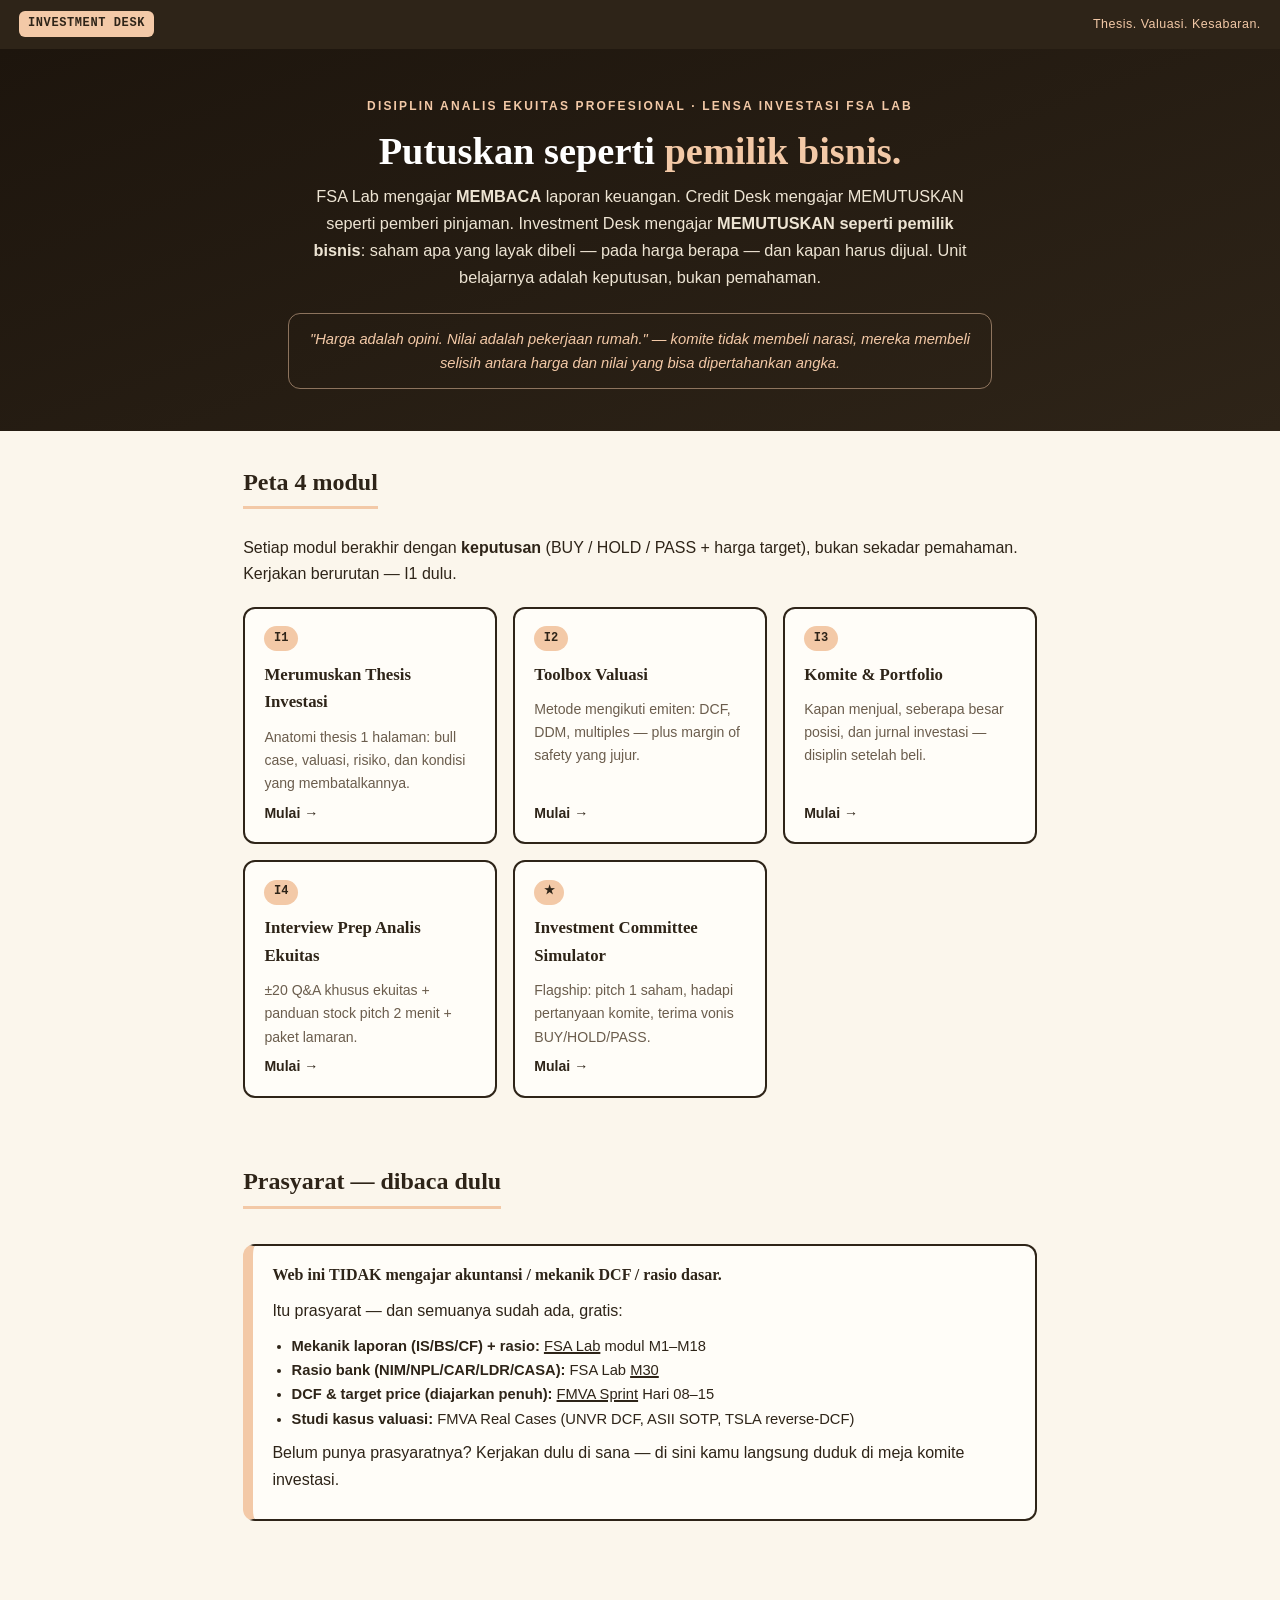
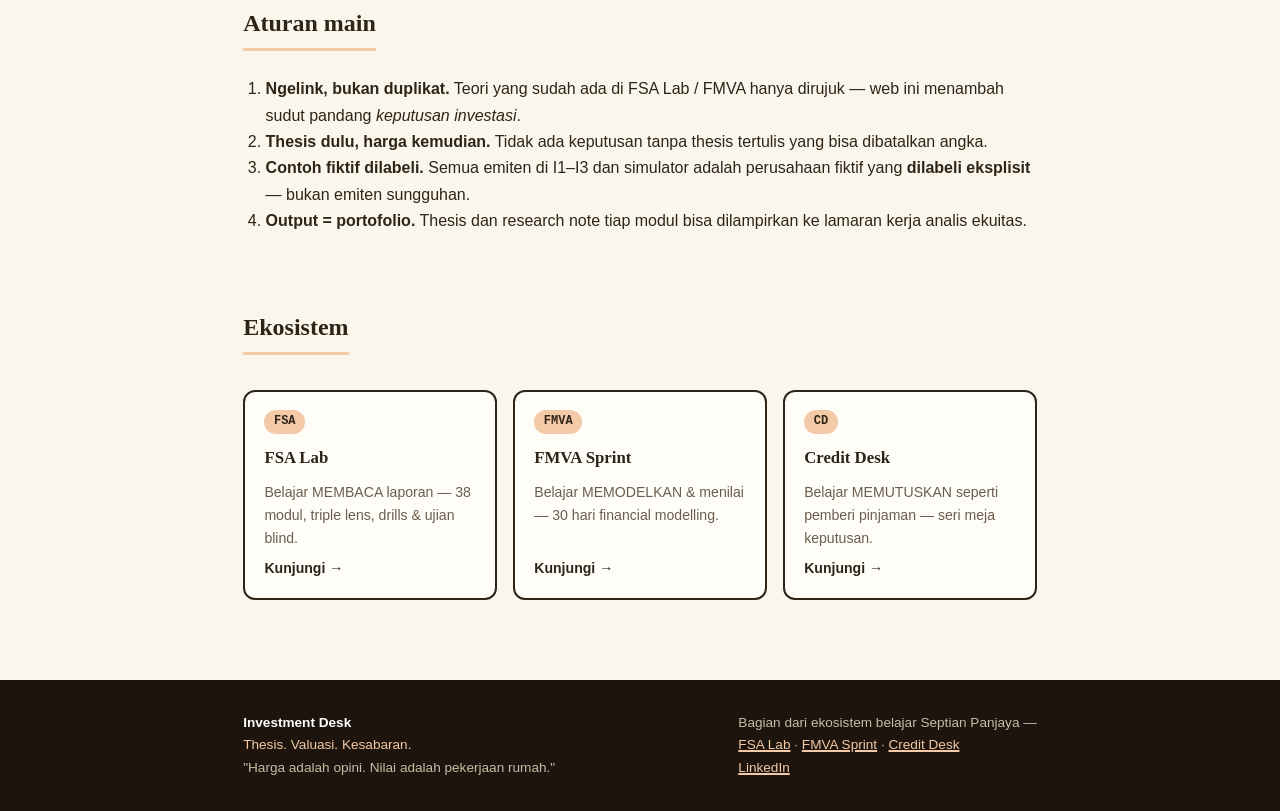
==== index.html @ 48723883 "Investment Desk — Putuskan seperti pemilik bisnis (I1-I4 + committee simulator)" ====
<!DOCTYPE html>
<html lang="id">
<head>
<meta charset="UTF-8">
<meta name="viewport" content="width=device-width, initial-scale=1.0">
<title>Investment Desk · Putuskan seperti pemilik bisnis</title>
<meta name="description" content="Investment Desk — belajar MEMUTUSKAN seperti analis ekuitas profesional: thesis, valuasi, komite investasi. Thesis. Valuasi. Kesabaran.">
<link rel="canonical" href="https://investment-desk.pages.dev/">
<link rel="stylesheet" href="/css/style.css">
</head>
<body>

<nav class="id-nav">
  <div class="brandmark"><span class="desk-badge">INVESTMENT DESK</span></div>
  <span class="mantra">Thesis. Valuasi. Kesabaran.</span>
</nav>

<header class="id-hero">
  <p class="kicker">Disiplin analis ekuitas profesional · Lensa investasi FSA Lab</p>
  <h1>Putuskan seperti <em>pemilik bisnis.</em></h1>
  <p class="lede">FSA Lab mengajar <strong>MEMBACA</strong> laporan keuangan.
  Credit Desk mengajar MEMUTUSKAN seperti pemberi pinjaman.
  Investment Desk mengajar <strong>MEMUTUSKAN seperti pemilik bisnis</strong>:
  saham apa yang layak dibeli — pada harga berapa — dan kapan harus dijual.
  Unit belajarnya adalah keputusan, bukan pemahaman.</p>
  <p class="rule">"Harga adalah opini. Nilai adalah pekerjaan rumah." — komite tidak membeli narasi, mereka membeli selisih antara harga dan nilai yang bisa dipertahankan angka.</p>
</header>

<main class="wrap">

<section class="id-sec">
  <h2>Peta 4 modul</h2>
  <p>Setiap modul berakhir dengan <strong>keputusan</strong> (BUY / HOLD / PASS + harga target),
  bukan sekadar pemahaman. Kerjakan berurutan — I1 dulu.</p>
  <div class="mod-grid">
    <a class="mod-card" href="/i1/">
      <span class="knum">I1</span>
      <h3>Merumuskan Thesis Investasi</h3>
      <p>Anatomi thesis 1 halaman: bull case, valuasi, risiko, dan kondisi yang membatalkannya.</p>
      <span class="go">Mulai →</span>
    </a>
    <a class="mod-card" href="/i2/">
      <span class="knum">I2</span>
      <h3>Toolbox Valuasi</h3>
      <p>Metode mengikuti emiten: DCF, DDM, multiples — plus margin of safety yang jujur.</p>
      <span class="go">Mulai →</span>
    </a>
    <a class="mod-card" href="/i3/">
      <span class="knum">I3</span>
      <h3>Komite &amp; Portfolio</h3>
      <p>Kapan menjual, seberapa besar posisi, dan jurnal investasi — disiplin setelah beli.</p>
      <span class="go">Mulai →</span>
    </a>
    <a class="mod-card" href="/i4/">
      <span class="knum">I4</span>
      <h3>Interview Prep Analis Ekuitas</h3>
      <p>±20 Q&amp;A khusus ekuitas + panduan stock pitch 2 menit + paket lamaran.</p>
      <span class="go">Mulai →</span>
    </a>
    <a class="mod-card" href="/simulator/">
      <span class="knum">★</span>
      <h3>Investment Committee Simulator</h3>
      <p>Flagship: pitch 1 saham, hadapi pertanyaan komite, terima vonis BUY/HOLD/PASS.</p>
      <span class="go">Mulai →</span>
    </a>
  </div>
</section>

<section class="id-sec">
  <h2>Prasyarat — dibaca dulu</h2>
  <div class="prereq">
    <h3>Web ini TIDAK mengajar akuntansi / mekanik DCF / rasio dasar.</h3>
    <p>Itu prasyarat — dan semuanya sudah ada, gratis:</p>
    <ul>
      <li><strong>Mekanik laporan (IS/BS/CF) + rasio:</strong> <a href="https://fsa-lab.pages.dev/">FSA Lab</a> modul M1–M18</li>
      <li><strong>Rasio bank (NIM/NPL/CAR/LDR/CASA):</strong> FSA Lab <a href="https://fsa-lab.pages.dev/modul-30/">M30</a></li>
      <li><strong>DCF &amp; target price (diajarkan penuh):</strong> <a href="https://fmva-sprint.pages.dev/">FMVA Sprint</a> Hari 08–15</li>
      <li><strong>Studi kasus valuasi:</strong> FMVA Real Cases (UNVR DCF, ASII SOTP, TSLA reverse-DCF)</li>
    </ul>
    <p>Belum punya prasyaratnya? Kerjakan dulu di sana — di sini kamu langsung duduk di meja komite investasi.</p>
  </div>
</section>

<section class="id-sec">
  <h2>Aturan main</h2>
  <ol>
    <li><strong>Ngelink, bukan duplikat.</strong> Teori yang sudah ada di FSA Lab / FMVA hanya dirujuk — web ini menambah sudut pandang <em>keputusan investasi</em>.</li>
    <li><strong>Thesis dulu, harga kemudian.</strong> Tidak ada keputusan tanpa thesis tertulis yang bisa dibatalkan angka.</li>
    <li><strong>Contoh fiktif dilabeli.</strong> Semua emiten di I1–I3 dan simulator adalah perusahaan fiktif yang <strong>dilabeli eksplisit</strong> — bukan emiten sungguhan.</li>
    <li><strong>Output = portofolio.</strong> Thesis dan research note tiap modul bisa dilampirkan ke lamaran kerja analis ekuitas.</li>
  </ol>
</section>

<section class="id-sec">
  <h2>Ekosistem</h2>
  <div class="mod-grid">
    <a class="mod-card" href="https://fsa-lab.pages.dev/">
      <span class="knum">FSA</span>
      <h3>FSA Lab</h3>
      <p>Belajar MEMBACA laporan — 38 modul, triple lens, drills &amp; ujian blind.</p>
      <span class="go">Kunjungi →</span>
    </a>
    <a class="mod-card" href="https://fmva-sprint.pages.dev/">
      <span class="knum">FMVA</span>
      <h3>FMVA Sprint</h3>
      <p>Belajar MEMODELKAN &amp; menilai — 30 hari financial modelling.</p>
      <span class="go">Kunjungi →</span>
    </a>
    <a class="mod-card" href="https://credit-desk-afy.pages.dev/">
      <span class="knum">CD</span>
      <h3>Credit Desk</h3>
      <p>Belajar MEMUTUSKAN seperti pemberi pinjaman — seri meja keputusan.</p>
      <span class="go">Kunjungi →</span>
    </a>
  </div>
</section>

</main>

<footer class="id-foot">
  <div class="wrap">
    <div>
      <strong style="color:#fff">Investment Desk</strong><br>
      <span class="mantra" style="color:var(--apricot)">Thesis. Valuasi. Kesabaran.</span><br>
      "Harga adalah opini. Nilai adalah pekerjaan rumah."
    </div>
    <div>
      Bagian dari ekosistem belajar Septian Panjaya —<br>
      <a href="https://fsa-lab.pages.dev/">FSA Lab</a> · <a href="https://fmva-sprint.pages.dev/">FMVA Sprint</a> · <a href="https://credit-desk-afy.pages.dev/">Credit Desk</a><br>
      <a href="https://www.linkedin.com/in/septian-panjaya">LinkedIn</a>
    </div>
  </div>
</footer>

</body>
</html>
---- css/style.css ----
/* Investment Desk — "Ruang Riset" brand. Static, CSP-clean (no external requests).
   SATU-SATUNYA file CSS situs ini. Nav kanonis: .id-nav */
:root{
  --espresso:#2E2418;
  --espresso-deep:#1D150D;
  --apricot:#F3C9A7;
  --apricot-soft:#FBEEDD;
  --paper:#FBF6EC;
  --paper-card:#FFFDF8;
  --ink:#2E2418;
  --ink-soft:#6B5D4D;
  --buy:#2E7D4F;
  --pass:#B3261E;
  --hold:#8A6D1B;
  --hold-bg:#FBF3DD;
  --line:#2E2418;
  --radius:12px;
  --font-display:Georgia,'Times New Roman',serif;
  --font-body:-apple-system,BlinkMacSystemFont,'Segoe UI',Roboto,sans-serif;
  --font-mono:'SF Mono',Menlo,Consolas,monospace;
}
*{box-sizing:border-box}
body{margin:0;background:var(--paper);color:var(--ink);font-family:var(--font-body);line-height:1.65}
.mono{font-family:var(--font-mono)}
a{color:var(--espresso);text-decoration-thickness:2px}
a:hover{color:var(--pass)}

/* nav — SATU markup untuk semua halaman */
.id-nav{background:var(--espresso);color:#fff;display:flex;align-items:center;justify-content:space-between;
  padding:.7rem 1.2rem;position:sticky;top:0;z-index:50;flex-wrap:wrap;gap:.5rem}
.id-nav a{color:#fff;text-decoration:none;font-weight:600}
.id-nav .brandmark{display:flex;align-items:center;gap:.6rem}
.id-nav .desk-badge{background:var(--apricot);color:var(--espresso);font-family:var(--font-mono);font-weight:700;
  font-size:.75rem;padding:.2rem .55rem;border-radius:6px;letter-spacing:.05em}
.id-nav .mantra{font-size:.78rem;color:var(--apricot);letter-spacing:.04em}
.id-nav .nav-links{margin-left:auto;display:flex;gap:.9rem;flex-wrap:wrap;align-items:center}
.id-nav .nav-links a{color:#EDE4D3;font-size:.88rem;font-weight:400}
.id-nav .nav-links a:hover,.id-nav .nav-links a.active{color:var(--apricot)}

/* hero */
.id-hero{background:linear-gradient(160deg,var(--espresso-deep),var(--espresso));color:#fff;padding:3rem 1.2rem 2.6rem;text-align:center}
.id-hero .kicker{color:var(--apricot);text-transform:uppercase;letter-spacing:.18em;font-size:.75rem;font-weight:700;margin:0 0 .8rem}
.id-hero h1{font-family:var(--font-display);font-size:2.4rem;margin:0 0 .6rem;line-height:1.15}
.id-hero h1 em{color:var(--apricot);font-style:normal}
.id-hero .lede{max-width:42rem;margin:0 auto;color:#EDE4D3;font-size:1.02rem}
.id-hero .rule{max-width:44rem;margin:1.4rem auto 0;border:1px solid rgba(243,201,167,.5);border-radius:var(--radius);
  padding:.8rem 1.1rem;font-style:italic;color:var(--apricot);font-size:.92rem}

/* layout */
.wrap{max-width:52rem;margin:0 auto;padding:0 1.2rem}
.id-sec{padding:2rem 0}
.id-sec h2{font-family:var(--font-display);font-size:1.5rem;margin:0 0 1rem;border-bottom:3px solid var(--apricot);
  display:inline-block;padding-bottom:.25rem}
.id-sec h3{font-family:var(--font-display);font-size:1.15rem;margin:1.4rem 0 .5rem}
.id-sec p{margin:.6rem 0}
.id-sec ul,.id-sec ol{margin:.6rem 0;padding-left:1.4rem}

/* cards */
.mod-grid{display:grid;grid-template-columns:repeat(auto-fit,minmax(15rem,1fr));gap:1rem;margin-top:1.2rem}
.mod-card{background:var(--paper-card);border:2px solid var(--line);border-radius:var(--radius);padding:1.1rem 1.2rem;
  text-decoration:none;color:var(--ink);display:flex;flex-direction:column;gap:.4rem}
.mod-card:hover{border-color:var(--apricot);transform:translateY(-2px)}
.mod-card .knum{font-family:var(--font-mono);font-size:.75rem;font-weight:700;color:var(--espresso);
  background:var(--apricot);display:inline-block;padding:.15rem .6rem;border-radius:20px;align-self:flex-start}
.mod-card h3{margin:.2rem 0;font-size:1.05rem}
.mod-card p{font-size:.88rem;color:var(--ink-soft);margin:0;flex:1}
.mod-card .go{font-weight:700;font-size:.88rem;color:var(--espresso)}

/* prereq box */
.prereq{border:2px solid var(--line);border-left:10px solid var(--apricot);border-radius:var(--radius);
  background:var(--paper-card);padding:1rem 1.2rem;margin:1.2rem 0}
.prereq h3{font-family:var(--font-display);margin:0 0 .4rem;font-size:1rem}
.prereq ul{margin:.4rem 0;padding-left:1.2rem;font-size:.92rem}
.honest{border:2px solid var(--line);border-left:10px solid var(--pass);border-radius:var(--radius);
  background:var(--paper-card);padding:1rem 1.2rem;margin:1.2rem 0;font-size:.92rem}

/* thesis box */
.thesis{background:var(--espresso);color:#fff;border-radius:var(--radius);padding:1.2rem 1.3rem;margin:1.4rem 0}
.thesis h3{font-family:var(--font-display);color:var(--apricot);margin:0 0 .6rem}
.thesis label{display:block;font-size:.88rem;margin:.7rem 0 .25rem;color:#EDE4D3}
.thesis textarea,.thesis input[type=text],.thesis select{width:100%;border:2px solid var(--apricot);
  border-radius:8px;padding:.55rem .7rem;font-family:var(--font-body);font-size:.9rem;background:#fff;color:var(--ink)}
.thesis textarea{min-height:5rem}
.thesis p{overflow-wrap:break-word;word-break:break-word}
.pitch-row{display:flex;flex-wrap:wrap;gap:.6rem;margin:.8rem 0}
.pitch{border:2px solid var(--apricot);background:transparent;color:#fff;border-radius:24px;padding:.45rem 1.2rem;
  font-weight:700;cursor:pointer;font-size:.9rem;font-family:var(--font-body)}
.pitch.sel-buy{background:var(--buy);border-color:var(--buy)}
.pitch.sel-pass{background:var(--pass);border-color:var(--pass)}
.pitch.sel-hold{background:var(--hold);border-color:var(--hold)}

/* quiz */
.quiz-q{background:var(--paper-card);border:2px solid var(--line);border-radius:var(--radius);
  padding:1rem 1.2rem;margin-bottom:.9rem}
.quiz-q h3{font-size:.98rem;margin:0 0 .6rem}
.quiz-q .opt{display:block;margin:.35rem 0;padding:.5rem .7rem;border:1.5px solid var(--ink-soft);
  border-radius:8px;cursor:pointer;font-size:.9rem}
.quiz-q .opt:hover{border-color:var(--apricot)}
.quiz-q .opt.picked{border-color:var(--espresso);border-width:2.5px;background:#FAF3E8}
.quiz-q .opt.right{border-color:var(--buy);background:#EDF7F0}
.quiz-q .opt.wrong{border-color:var(--pass);background:#FBEFED}
.quiz-q .why{font-size:.85rem;color:var(--ink-soft);margin-top:.4rem;display:none}
.quiz-q.graded .why{display:block}
#gate-box{display:none;border:3px solid var(--apricot);border-radius:var(--radius);padding:1.1rem 1.3rem;
  margin-top:1.2rem;background:var(--paper-card)}
#gate-box.pass{border-color:var(--buy)}
#gate-box.fail{border-color:var(--pass)}

/* buttons */
.btnrow{display:flex;flex-wrap:wrap;gap:.7rem;align-items:center;margin-top:.9rem}
.btn{border:2px solid var(--espresso);border-radius:8px;padding:.55rem 1.2rem;font-weight:700;cursor:pointer;
  font-size:.92rem;background:var(--espresso);color:#fff;font-family:var(--font-body)}
.btn:hover{background:var(--espresso-deep)}
.btn.ghost{background:transparent;color:var(--espresso)}
.okmsg{color:var(--buy);font-weight:600;font-size:.9rem}

/* tables */
.tblwrap{overflow-x:auto;margin:1rem 0}
table.stmt{width:100%;border-collapse:collapse;font-size:.88rem;background:var(--paper-card)}
table.stmt th,table.stmt td{border:1.5px solid var(--line);padding:.45rem .6rem;text-align:left;vertical-align:top}
table.stmt th{background:var(--espresso);color:#fff;font-size:.82rem}
table.stmt td.num{font-family:var(--font-mono);text-align:right;white-space:nowrap}

/* simulator feature classes */
.id-wrap{max-width:58rem;margin:0 auto;padding:1rem 1.2rem 4rem}
.id-card{background:var(--paper-card);border:1px solid var(--line);border-radius:var(--radius);
  padding:1.2rem 1.4rem;margin-bottom:1.2rem;box-shadow:0 2px 6px rgba(46,36,24,.08)}
.id-card h2{margin:0 0 .4rem;font-size:1.25rem;color:var(--espresso)}
.id-card h3{margin:1rem 0 .4rem;font-size:1.05rem;color:var(--espresso)}
.id-sub{font-size:.85rem;color:var(--ink-soft);margin-bottom:1rem}
.ilus{display:inline-block;background:var(--hold-bg);border:1px dashed var(--hold);
  color:var(--hold);font-size:.72rem;font-weight:700;padding:.1rem .55rem;
  border-radius:6px;letter-spacing:.04em;margin-bottom:.6rem}
table.id-tbl{width:100%;border-collapse:collapse;font-size:.88rem;margin:.6rem 0}
table.id-tbl th,table.id-tbl td{border:1px solid var(--line);padding:.45rem .6rem;text-align:left}
table.id-tbl th{background:var(--espresso);color:#fff;font-size:.8rem}
table.id-tbl td.num,table.id-tbl th.num{text-align:right;font-family:var(--font-mono)}
.id-grid{display:grid;grid-template-columns:repeat(auto-fit,minmax(14rem,1fr));gap:.9rem;margin:.8rem 0}
.id-field label{font-weight:700;font-size:.82rem;display:block;margin-bottom:.3rem}
.id-field input,.id-field select,.id-field textarea{width:100%;font-family:inherit;
  font-size:.95rem;border:2px solid var(--line);border-radius:8px;padding:.55rem .8rem;
  background:#fff;color:var(--ink)}
.id-field input:focus,.id-field select:focus,.id-field textarea:focus{
  outline:3px solid var(--apricot);border-color:var(--espresso)}
.id-hint{font-size:.78rem;color:var(--ink-soft);margin-top:.25rem}
.id-btnrow{display:flex;gap:.6rem;flex-wrap:wrap;margin:1rem 0}
button.id-btn{border:2px solid var(--espresso);border-radius:10px;padding:.6rem 1.3rem;
  font-weight:700;font-size:.92rem;cursor:pointer;background:var(--espresso);color:#fff;
  font-family:inherit}
button.id-btn.ghost{background:#fff;color:var(--espresso)}
button.id-btn.apricot{background:var(--apricot);border-color:var(--apricot);color:var(--espresso-deep)}
button.id-btn:disabled{opacity:.45;cursor:not-allowed}
button.id-opt{border:2px solid var(--line);border-radius:10px;padding:.7rem 1rem;
  background:#fff;cursor:pointer;font-family:inherit;font-size:.92rem;text-align:left;
  width:100%;margin-bottom:.5rem;color:var(--ink)}
button.id-opt.sel{border-color:var(--espresso);background:var(--apricot-soft);font-weight:700}
button.id-opt.right{border-color:var(--buy);background:#EDF7F0}
button.id-opt.wrong{border-color:var(--pass);background:#FBEFED}
.id-result{border-radius:var(--radius);padding:1rem 1.2rem;margin:1rem 0;font-size:.92rem;display:none}
.id-result.show{display:block}
.id-result.ok{background:#EDF7F0;border:2px solid var(--buy)}
.id-result.bad{background:#FBEFED;border:2px solid var(--pass)}
.id-result.info{background:var(--hold-bg);border:2px solid var(--apricot)}
.id-kunci{background:var(--espresso);color:#EDE4D3;border-radius:var(--radius);
  padding:1rem 1.2rem;margin:1rem 0;font-size:.9rem}
.id-kunci b{color:var(--apricot)}
.id-pager{display:flex;justify-content:space-between;flex-wrap:wrap;gap:.6rem;margin:2rem 0}
.id-pager a{color:var(--espresso);font-weight:700}
.badge{display:inline-block;font-size:.7rem;font-weight:700;padding:.12rem .6rem;
  border-radius:20px;vertical-align:middle}
.badge.buy{background:var(--buy);color:#fff}
.badge.pass{background:var(--pass);color:#fff}
.badge.hold{background:var(--apricot);color:var(--espresso-deep)}

/* Q&A (I4) */
.qa{border:1px solid var(--line);border-radius:10px;margin:.7rem 0;background:var(--paper-card);overflow:hidden}
.qa>button{width:100%;text-align:left;background:none;border:none;padding:.9rem 1.1rem;font:inherit;
  font-weight:600;color:var(--espresso);cursor:pointer;display:flex;justify-content:space-between;gap:1rem;align-items:center}
.qa>button .n{color:var(--hold);font-family:var(--font-mono);font-size:.85rem;white-space:nowrap}
.qa .a{padding:0 1.1rem 1.1rem;border-top:1px dashed var(--line);font-size:.95rem}
.qa .a .rubrik{background:var(--apricot-soft);border-radius:8px;padding:.7rem .9rem;margin-top:.7rem;font-size:.88rem}
.qa .cat{font-size:.72rem;text-transform:uppercase;letter-spacing:.1em;color:var(--ink-soft);font-weight:700}

/* footer */
.id-foot{background:var(--espresso-deep);color:#C9BBA6;padding:2rem 1.2rem;margin-top:3rem;font-size:.85rem}
.id-foot a{color:var(--apricot)}
.id-foot .wrap{display:flex;flex-wrap:wrap;gap:1.5rem;justify-content:space-between}

@media(max-width:640px){
  .id-hero h1{font-size:1.8rem}
  .id-nav .mantra{display:none}
}
@media(max-width:760px){
  .id-wrap{padding:.8rem .8rem 3rem}
}

/* dipakai hero simulator */
.id-hero .tag{display:inline-block;background:var(--apricot);color:var(--espresso-deep);
  font-size:.72rem;font-weight:700;border-radius:20px;padding:.15rem .7rem;margin-bottom:.6rem}
.id-hero .id-mantra{display:block;margin-top:1rem;color:var(--apricot);font-style:italic;font-size:.95rem}
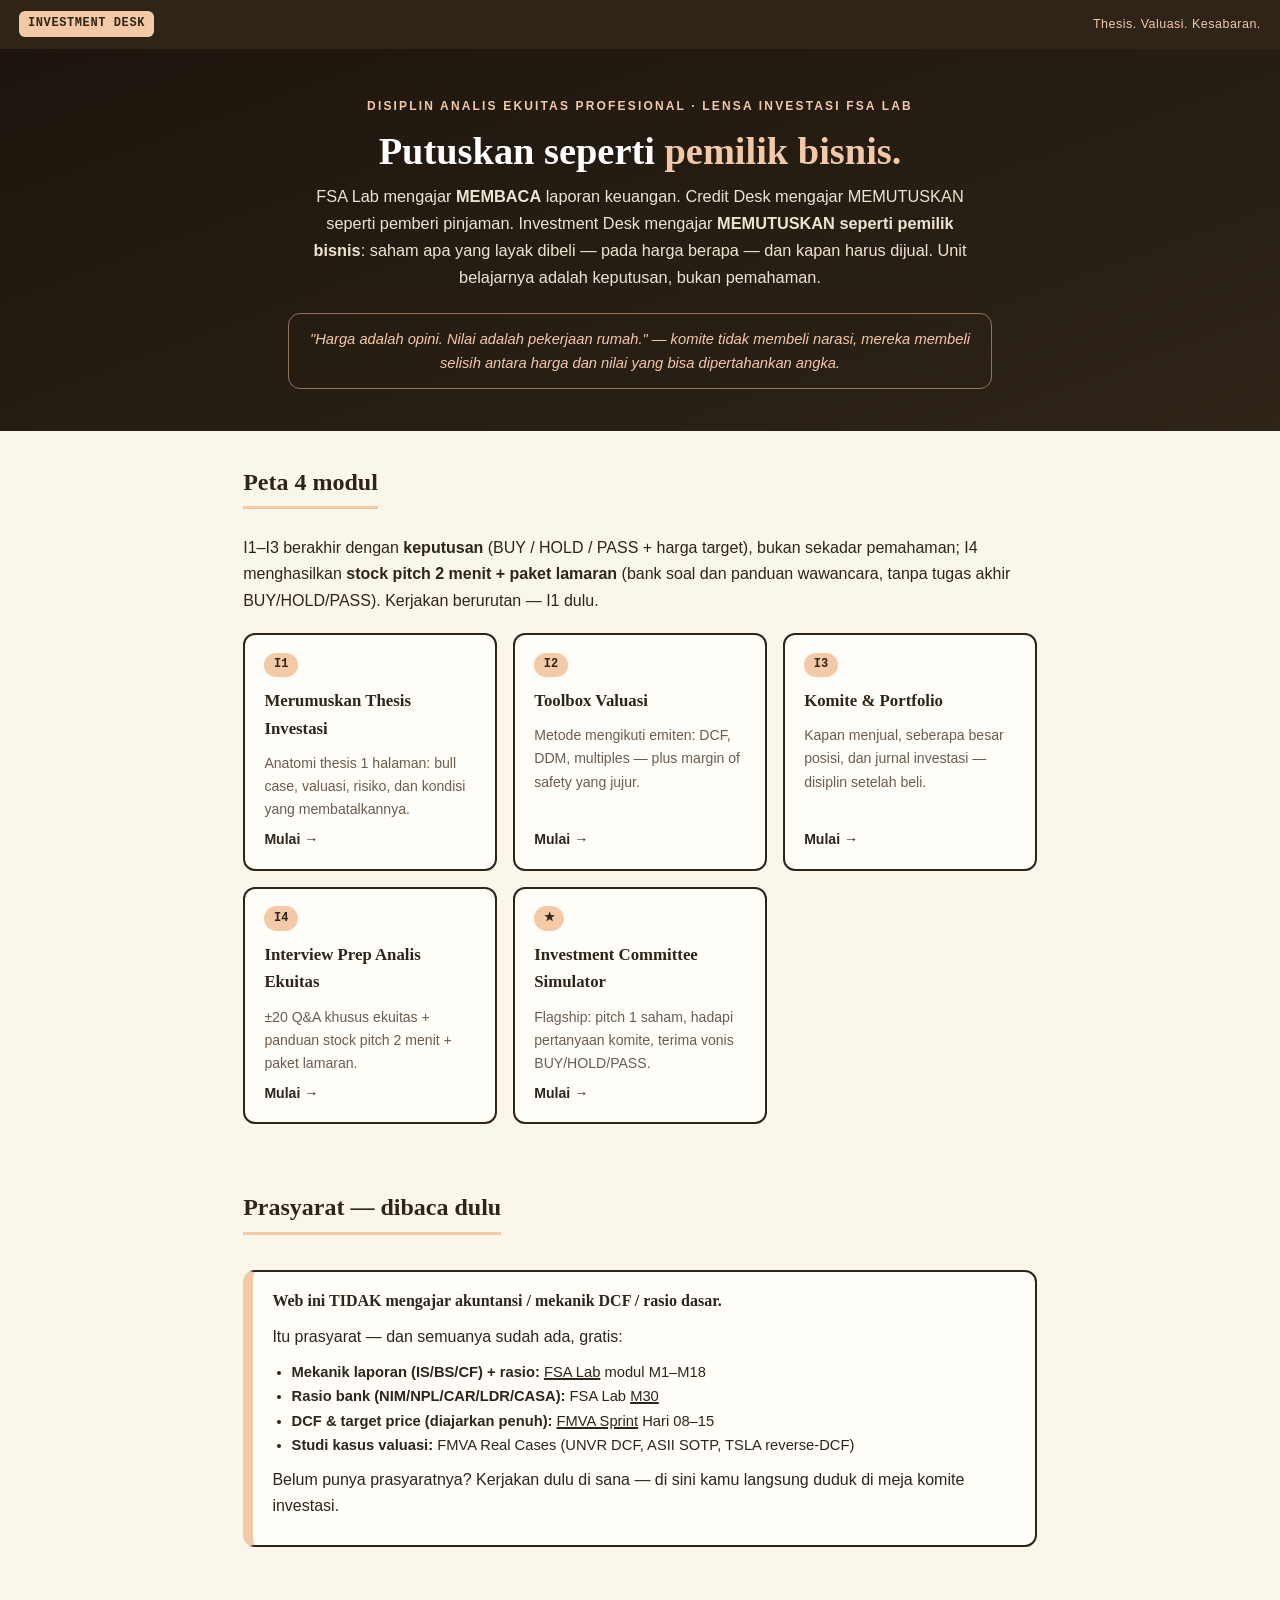
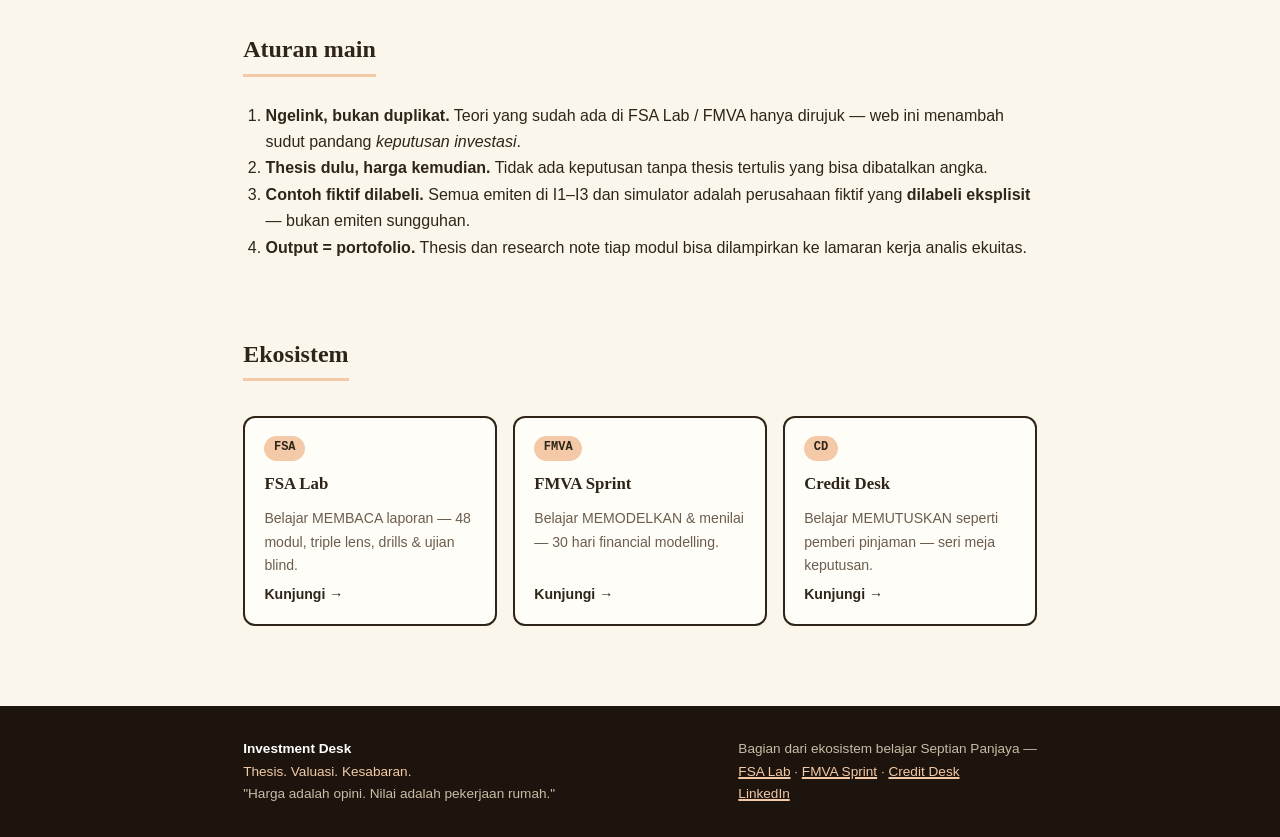
==== commit ee3698a5: "Fix Ronde 6 Terra (Investment): 1 must-fix + 7 should-fix + 1 nit — parser angka Indonesia diketatka" ====
--- a/index.html
+++ b/index.html
@@ -7,6 +7,28 @@
 <meta name="description" content="Investment Desk — belajar MEMUTUSKAN seperti analis ekuitas profesional: thesis, valuasi, komite investasi. Thesis. Valuasi. Kesabaran.">
 <link rel="canonical" href="https://investment-desk.pages.dev/">
 <link rel="stylesheet" href="/css/style.css">
+<script type="application/ld+json">
+{
+  "@context": "https://schema.org",
+  "@type": "Person",
+  "name": "Septian Panjaya",
+  "url": "https://www.linkedin.com/in/septian-panjaya",
+  "jobTitle": "Finance Risk Analytics",
+  "knowsAbout": ["Credit Risk", "Fraud/AML Analytics", "Financial Modeling", "Financial Statement Analysis"],
+  "sameAs": [
+    "https://www.linkedin.com/in/septian-panjaya",
+    "https://github.com/rwnliwan",
+    "https://fmva-sprint.pages.dev/",
+    "https://fsa-lab.pages.dev/",
+    "https://credit-desk-afy.pages.dev/",
+    "https://investment-desk.pages.dev/",
+    "https://simulator-fmva.pages.dev/",
+    "https://learn-platform-cyo.pages.dev/v2",
+    "https://radar.omdanny.site/"
+  ]
+}
+</script>
+
 </head>
 <body>
 
@@ -30,8 +52,8 @@
 
 <section class="id-sec">
   <h2>Peta 4 modul</h2>
-  <p>Setiap modul berakhir dengan <strong>keputusan</strong> (BUY / HOLD / PASS + harga target),
-  bukan sekadar pemahaman. Kerjakan berurutan — I1 dulu.</p>
+  <p>I1–I3 berakhir dengan <strong>keputusan</strong> (BUY / HOLD / PASS + harga target),
+  bukan sekadar pemahaman; I4 menghasilkan <strong>stock pitch 2 menit + paket lamaran</strong> (bank soal dan panduan wawancara, tanpa tugas akhir BUY/HOLD/PASS). Kerjakan berurutan — I1 dulu.</p>
   <div class="mod-grid">
     <a class="mod-card" href="/i1/">
       <span class="knum">I1</span>
@@ -97,7 +119,7 @@
     <a class="mod-card" href="https://fsa-lab.pages.dev/">
       <span class="knum">FSA</span>
       <h3>FSA Lab</h3>
-      <p>Belajar MEMBACA laporan — 38 modul, triple lens, drills &amp; ujian blind.</p>
+      <p>Belajar MEMBACA laporan — 48 modul, triple lens, drills &amp; ujian blind.</p>
       <span class="go">Kunjungi →</span>
     </a>
     <a class="mod-card" href="https://fmva-sprint.pages.dev/">
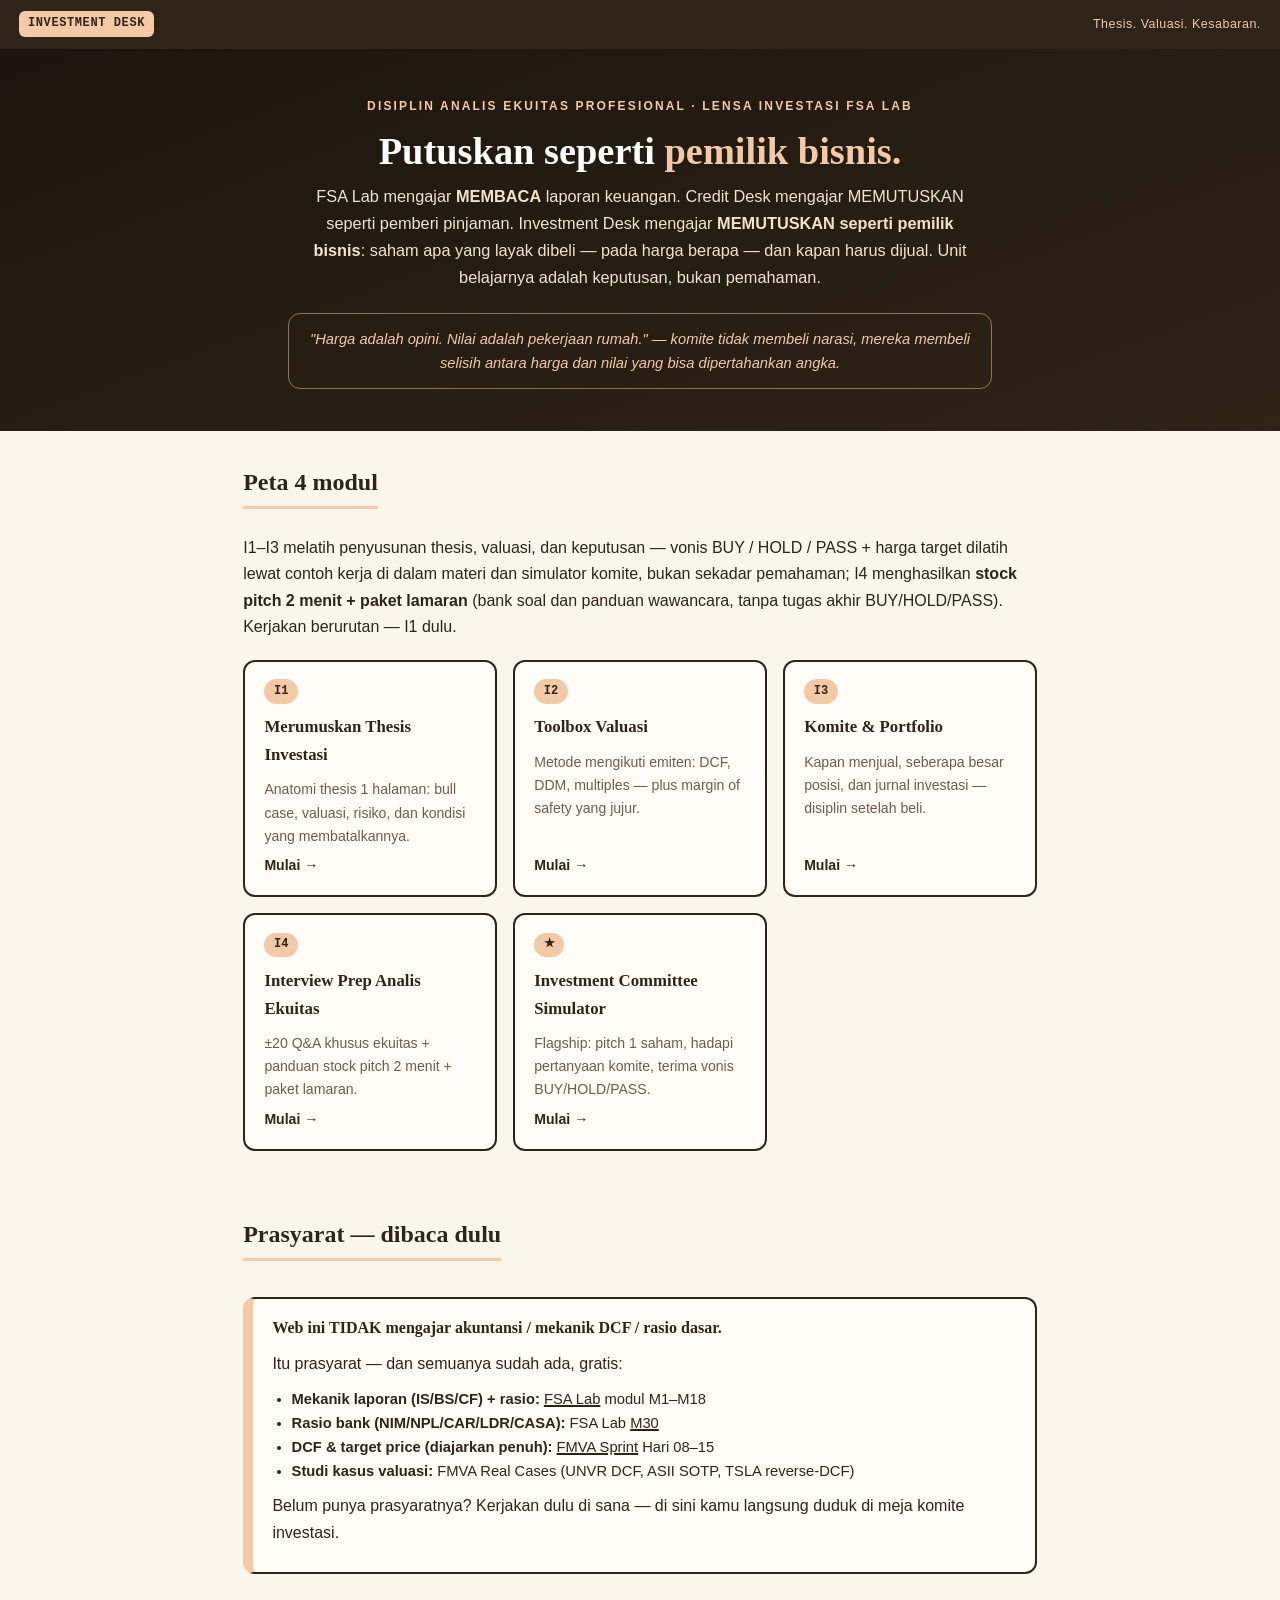
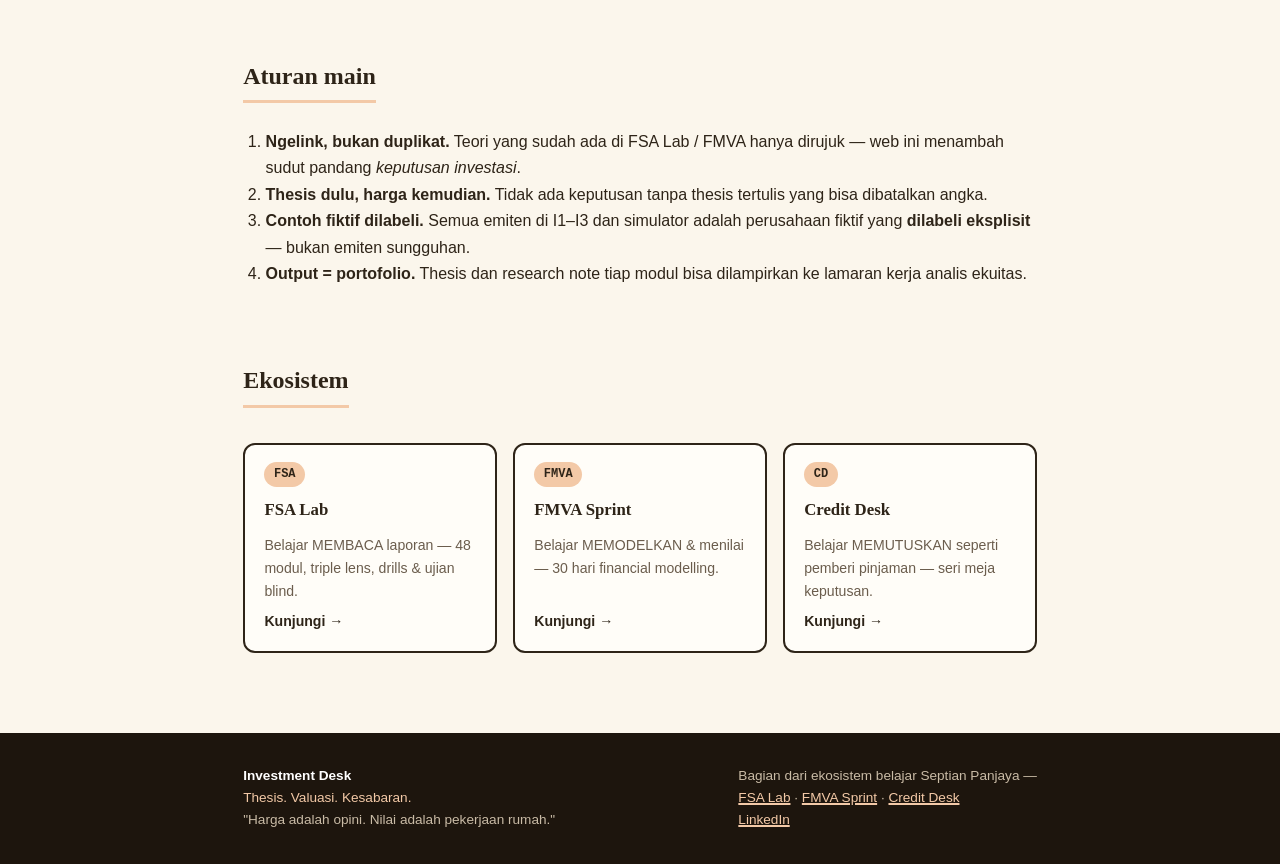
==== commit b752076d: "Fix Ronde 7 Terra (Investment): 2 must-fix + 6 should-fix + 2 nit — ROE x retensi tumbuhkan nilai bu" ====
--- a/index.html
+++ b/index.html
@@ -52,7 +52,7 @@
 
 <section class="id-sec">
   <h2>Peta 4 modul</h2>
-  <p>I1–I3 berakhir dengan <strong>keputusan</strong> (BUY / HOLD / PASS + harga target),
+  <p>I1–I3 melatih penyusunan thesis, valuasi, dan keputusan — vonis BUY / HOLD / PASS + harga target dilatih lewat contoh kerja di dalam materi dan simulator komite,
   bukan sekadar pemahaman; I4 menghasilkan <strong>stock pitch 2 menit + paket lamaran</strong> (bank soal dan panduan wawancara, tanpa tugas akhir BUY/HOLD/PASS). Kerjakan berurutan — I1 dulu.</p>
   <div class="mod-grid">
     <a class="mod-card" href="/i1/">
